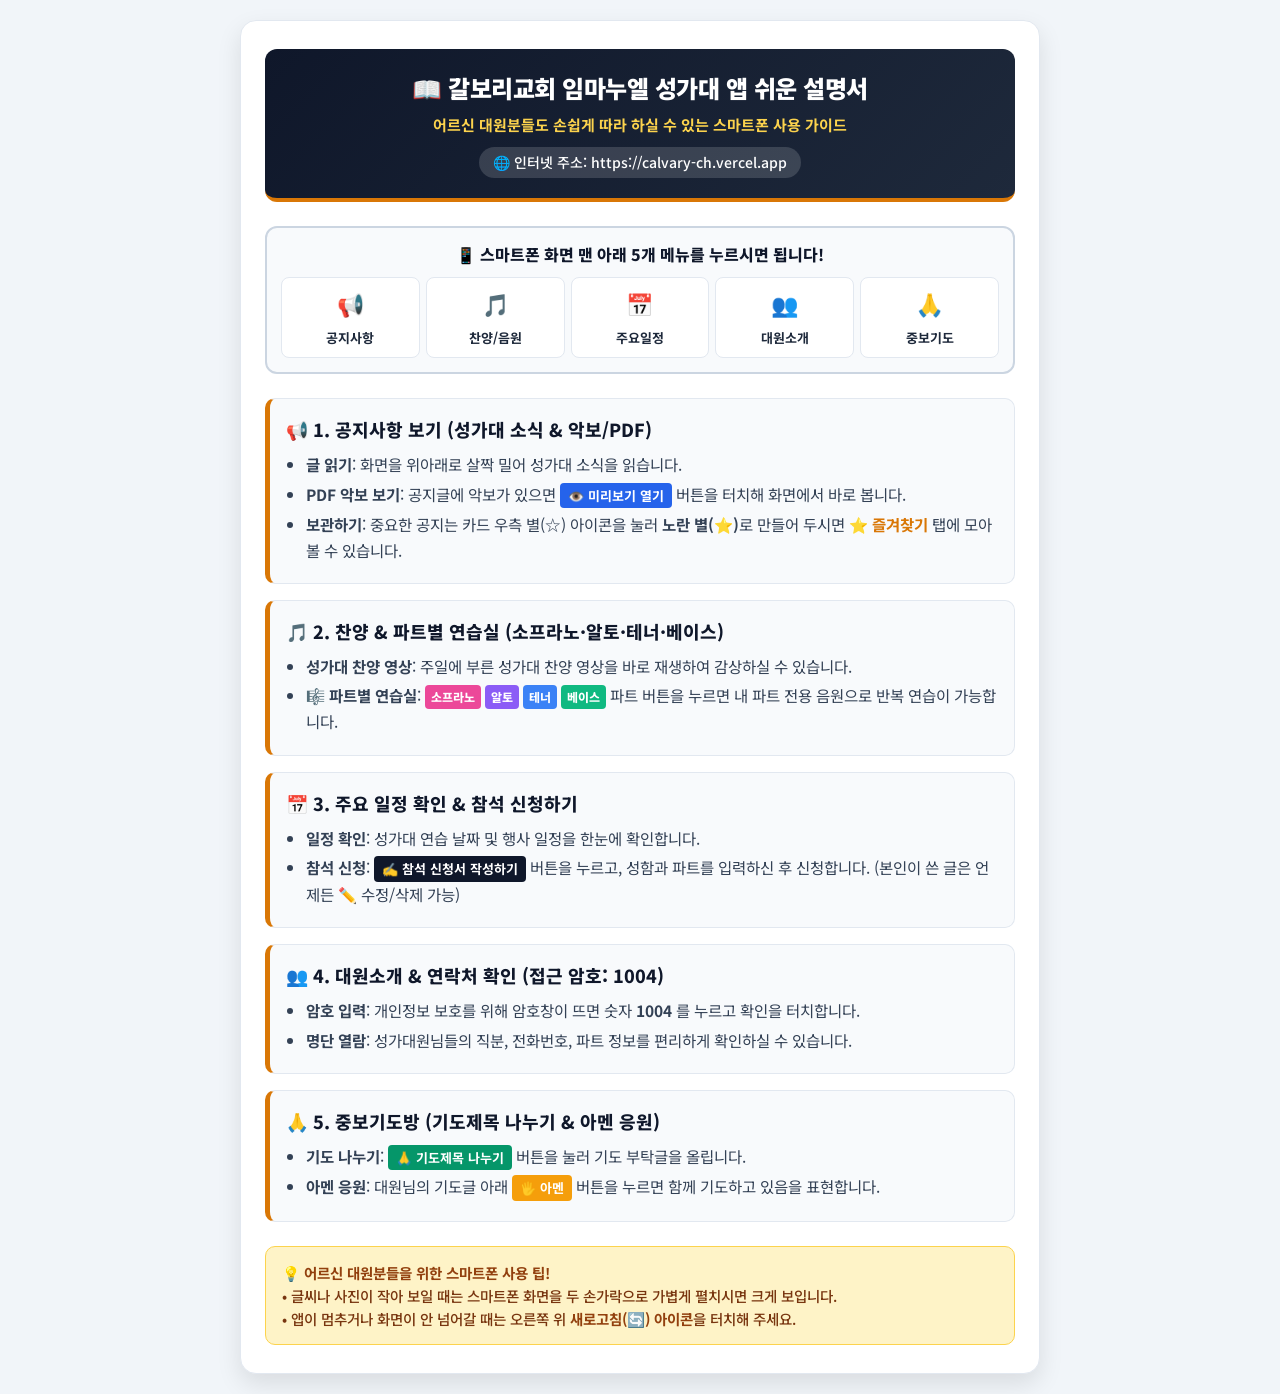
==== user_manual.html @ 24e2b928 "docs: add 1-page senior choir member user manual HTML (v1042)" ====
<!DOCTYPE html>
<html lang="ko">
<head>
  <meta charset="UTF-8">
  <meta name="viewport" content="width=device-width, initial-scale=1.0">
  <title>갈보리교회 임마누엘 성가대 앱 사용 설명서</title>
  <style>
    @import url('https://fonts.googleapis.com/css2?family=Noto+Sans+KR:wght@400;500;700;900&display=swap');

    * {
      box-sizing: border-box;
      margin: 0;
      padding: 0;
    }

    body {
      font-family: 'Noto Sans KR', sans-serif;
      background-color: #F1F5F9;
      color: #0F172A;
      line-height: 1.6;
      padding: 20px;
      display: flex;
      justify-content: center;
    }

    .manual-card {
      background: #FFFFFF;
      width: 100%;
      max-width: 800px;
      border-radius: 16px;
      box-shadow: 0 10px 25px rgba(0,0,0,0.1);
      padding: 28px 24px;
      border: 1px solid #E2E8F0;
    }

    /* 헤더 타이틀 */
    .header-box {
      background: linear-gradient(135deg, #0F172A 0%, #1E293B 100%);
      color: #FFFFFF;
      border-radius: 12px;
      padding: 20px;
      text-align: center;
      margin-bottom: 24px;
      border-bottom: 4px solid #D97706;
    }

    .header-box h1 {
      font-size: 24px;
      font-weight: 900;
      letter-spacing: -0.5px;
      margin-bottom: 6px;
    }

    .header-box p {
      font-size: 15px;
      color: #FCD34D;
      font-weight: 700;
    }

    .url-badge {
      display: inline-block;
      margin-top: 10px;
      background: rgba(255,255,255,0.15);
      padding: 4px 14px;
      border-radius: 20px;
      font-size: 14px;
      font-weight: 500;
      color: #FFFFFF;
    }

    /* 하단 메뉴 가이드 바 */
    .nav-guide-box {
      background: #F8FAFC;
      border: 2px solid #CBD5E1;
      border-radius: 12px;
      padding: 14px;
      margin-bottom: 24px;
    }

    .nav-guide-title {
      font-size: 16px;
      font-weight: 800;
      color: #0F172A;
      text-align: center;
      margin-bottom: 10px;
    }

    .nav-grid {
      display: grid;
      grid-template-columns: repeat(5, 1fr);
      gap: 6px;
      text-align: center;
    }

    .nav-item {
      background: #FFFFFF;
      border: 1px solid #E2E8F0;
      border-radius: 8px;
      padding: 8px 4px;
    }

    .nav-item .icon {
      font-size: 22px;
      display: block;
      margin-bottom: 2px;
    }

    .nav-item .label {
      font-size: 13px;
      font-weight: 700;
      color: #1E293B;
    }

    /* 기능별 설명 세션 */
    .section-grid {
      display: flex;
      flex-direction: column;
      gap: 16px;
    }

    .feature-row {
      background: #F8FAFC;
      border: 1px solid #E2E8F0;
      border-left: 5px solid #D97706;
      border-radius: 10px;
      padding: 16px;
    }

    .feature-title {
      font-size: 18px;
      font-weight: 800;
      color: #0F172A;
      display: flex;
      align-items: center;
      gap: 8px;
      margin-bottom: 8px;
    }

    .feature-desc {
      font-size: 15.5px;
      color: #334155;
      line-height: 1.65;
    }

    .feature-desc li {
      margin-left: 20px;
      margin-bottom: 4px;
    }

    .badge-btn {
      display: inline-block;
      background: #2563EB;
      color: #FFFFFF;
      padding: 2px 8px;
      border-radius: 4px;
      font-size: 13px;
      font-weight: 700;
    }

    .badge-part {
      display: inline-block;
      padding: 2px 6px;
      border-radius: 4px;
      font-size: 12px;
      font-weight: 800;
      color: #fff;
    }
    .badge-s { background: #EC4899; }
    .badge-a { background: #8B5CF6; }
    .badge-t { background: #3B82F6; }
    .badge-b { background: #10B981; }

    /* 하단 팁 바 */
    .footer-tip {
      margin-top: 24px;
      background: #FEF3C7;
      border: 1px solid #FCD34D;
      border-radius: 10px;
      padding: 14px 16px;
      font-size: 14.5px;
      color: #78350F;
      font-weight: 500;
    }

    .footer-tip strong {
      color: #92400E;
    }

    @media print {
      body { background: white; padding: 0; }
      .manual-card { box-shadow: none; border: none; padding: 0; }
    }
  </style>
</head>
<body>

  <div class="manual-card">
    
    <!-- 1. 헤더 타이틀 -->
    <div class="header-box">
      <h1>📖 갈보리교회 임마누엘 성가대 앱 쉬운 설명서</h1>
      <p>어르신 대원분들도 손쉽게 따라 하실 수 있는 스마트폰 사용 가이드</p>
      <div class="url-badge">🌐 인터넷 주소: https://calvary-ch.vercel.app</div>
    </div>

    <!-- 2. 하단 5개 메뉴 가이드 -->
    <div class="nav-guide-box">
      <div class="nav-guide-title">📱 스마트폰 화면 맨 아래 5개 메뉴를 누르시면 됩니다!</div>
      <div class="nav-grid">
        <div class="nav-item">
          <span class="icon">📢</span>
          <span class="label">공지사항</span>
        </div>
        <div class="nav-item">
          <span class="icon">🎵</span>
          <span class="label">찬양/음원</span>
        </div>
        <div class="nav-item">
          <span class="icon">📅</span>
          <span class="label">주요일정</span>
        </div>
        <div class="nav-item">
          <span class="icon">👥</span>
          <span class="label">대원소개</span>
        </div>
        <div class="nav-item">
          <span class="icon">🙏</span>
          <span class="label">중보기도</span>
        </div>
      </div>
    </div>

    <!-- 3. 주요 기능 5가지 상세 설명 -->
    <div class="section-grid">

      <!-- 📢 1. 공지사항 -->
      <div class="feature-row">
        <div class="feature-title">
          <span>📢 1. 공지사항 보기 (성가대 소식 & 악보/PDF)</span>
        </div>
        <ul class="feature-desc">
          <li><strong>글 읽기</strong>: 화면을 위아래로 살짝 밀어 성가대 소식을 읽습니다.</li>
          <li><strong>PDF 악보 보기</strong>: 공지글에 악보가 있으면 <span class="badge-btn">👁️ 미리보기 열기</span> 버튼을 터치해 화면에서 바로 봅니다.</li>
          <li><strong>보관하기</strong>: 중요한 공지는 카드 우측 별(☆) 아이콘을 눌러 <strong>노란 별(⭐)</strong>로 만들어 두시면 <span style="font-weight:700; color:#D97706;">⭐ 즐겨찾기</span> 탭에 모아볼 수 있습니다.</li>
        </ul>
      </div>

      <!-- 🎵 2. 찬양/음원 -->
      <div class="feature-row">
        <div class="feature-title">
          <span>🎵 2. 찬양 & 파트별 연습실 (소프라노·알토·테너·베이스)</span>
        </div>
        <ul class="feature-desc">
          <li><strong>성가대 찬양 영상</strong>: 주일에 부른 성가대 찬양 영상을 바로 재생하여 감상하실 수 있습니다.</li>
          <li><strong>🎼 파트별 연습실</strong>: <span class="badge-part badge-s">소프라노</span> <span class="badge-part badge-a">알토</span> <span class="badge-part badge-t">테너</span> <span class="badge-part badge-b">베이스</span> 파트 버튼을 누르면 내 파트 전용 음원으로 반복 연습이 가능합니다.</li>
        </ul>
      </div>

      <!-- 📅 3. 주요일정 -->
      <div class="feature-row">
        <div class="feature-title">
          <span>📅 3. 주요 일정 확인 & 참석 신청하기</span>
        </div>
        <ul class="feature-desc">
          <li><strong>일정 확인</strong>: 성가대 연습 날짜 및 행사 일정을 한눈에 확인합니다.</li>
          <li><strong>참석 신청</strong>: <span class="badge-btn" style="background:#0F172A;">✍️ 참석 신청서 작성하기</span> 버튼을 누르고, 성함과 파트를 입력하신 후 신청합니다. (본인이 쓴 글은 언제든 ✏️ 수정/삭제 가능)</li>
        </ul>
      </div>

      <!-- 👥 4. 대원소개 -->
      <div class="feature-row">
        <div class="feature-title">
          <span>👥 4. 대원소개 & 연락처 확인 (접근 암호: 1004)</span>
        </div>
        <ul class="feature-desc">
          <li><strong>암호 입력</strong>: 개인정보 보호를 위해 암호창이 뜨면 숫자 <strong>1004</strong> 를 누르고 확인을 터치합니다.</li>
          <li><strong>명단 열람</strong>: 성가대원님들의 직분, 전화번호, 파트 정보를 편리하게 확인하실 수 있습니다.</li>
        </ul>
      </div>

      <!-- 🙏 5. 중보기도방 -->
      <div class="feature-row">
        <div class="feature-title">
          <span>🙏 5. 중보기도방 (기도제목 나누기 & 아멘 응원)</span>
        </div>
        <ul class="feature-desc">
          <li><strong>기도 나누기</strong>: <span class="badge-btn" style="background:#059669;">🙏 기도제목 나누기</span> 버튼을 눌러 기도 부탁글을 올립니다.</li>
          <li><strong>아멘 응원</strong>: 대원님의 기도글 아래 <span class="badge-btn" style="background:#F59E0B;">🖐️ 아멘</span> 버튼을 누르면 함께 기도하고 있음을 표현합니다.</li>
        </ul>
      </div>

    </div>

    <!-- 4. 하단 꿀팁 -->
    <div class="footer-tip">
      💡 <strong>어르신 대원분들을 위한 스마트폰 사용 팁!</strong><br>
      • 글씨나 사진이 작아 보일 때는 스마트폰 화면을 두 손가락으로 가볍게 펼치시면 크게 보입니다.<br>
      • 앱이 멈추거나 화면이 안 넘어갈 때는 오른쪽 위 <strong>새로고침(🔄) 아이콘</strong>을 터치해 주세요.
    </div>

  </div>

</body>
</html>
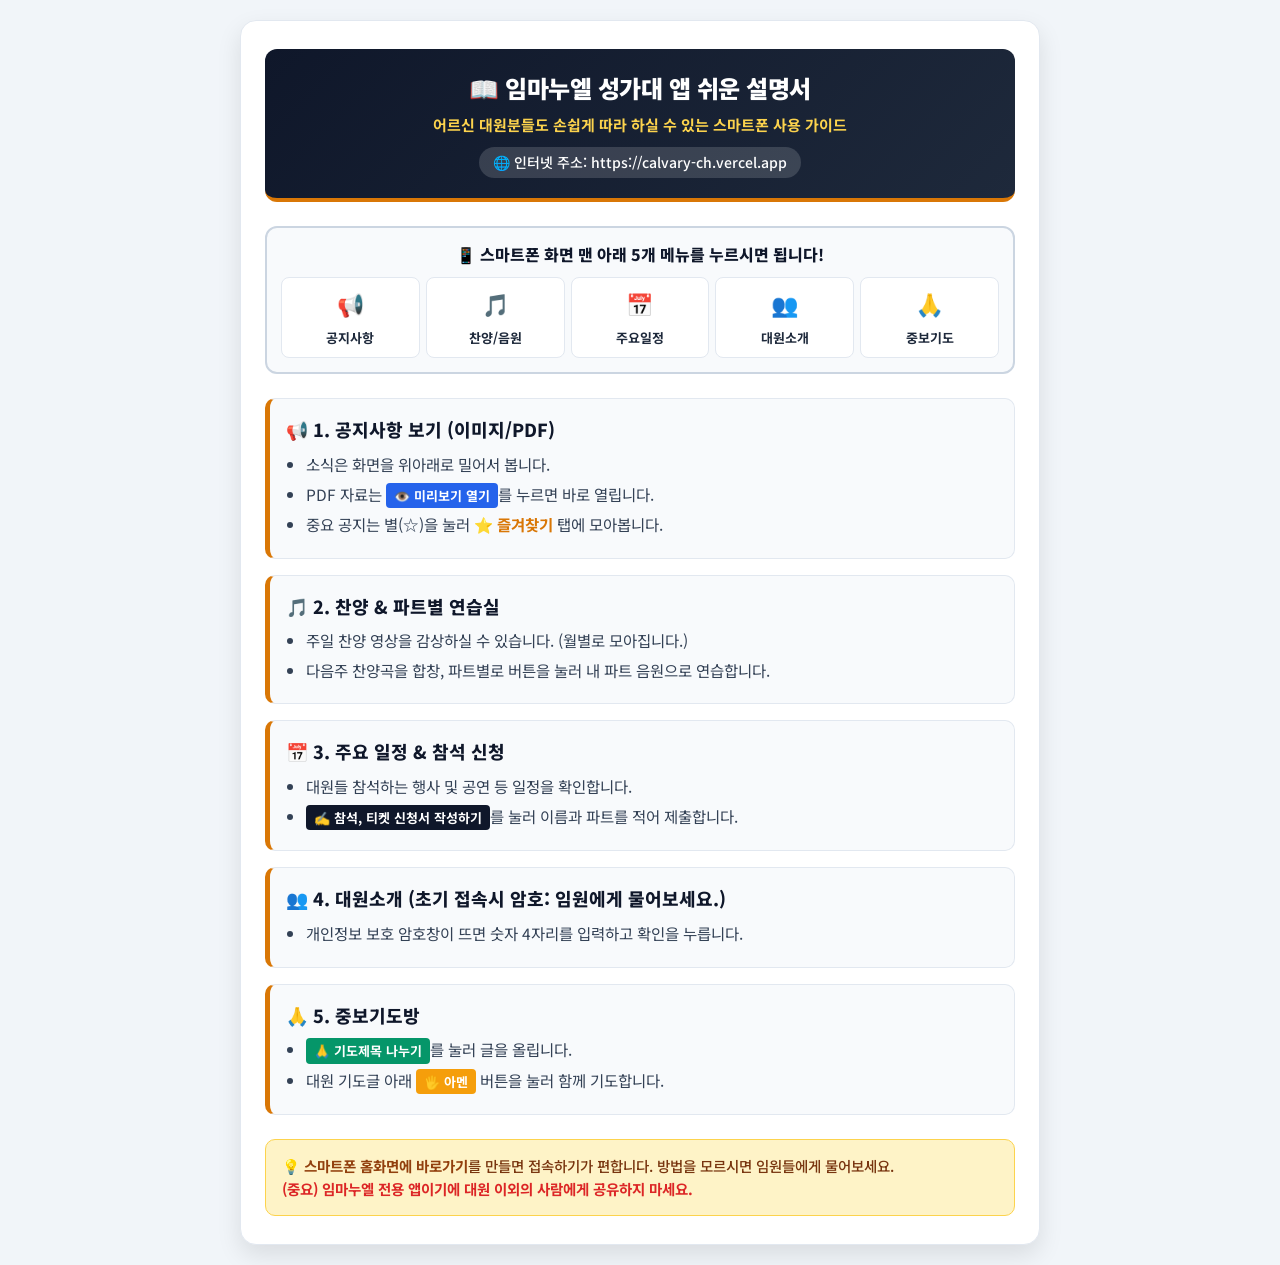
==== commit 4cc6e4f1: "docs(manual): update manual text to match user's custom specification (v1044)" ====
--- a/user_manual.html
+++ b/user_manual.html
@@ -198,7 +198,7 @@
     
     <!-- 1. 헤더 타이틀 -->
     <div class="header-box">
-      <h1>📖 갈보리교회 임마누엘 성가대 앱 쉬운 설명서</h1>
+      <h1>📖 임마누엘 성가대 앱 쉬운 설명서</h1>
       <p>어르신 대원분들도 손쉽게 따라 하실 수 있는 스마트폰 사용 가이드</p>
       <div class="url-badge">🌐 인터넷 주소: https://calvary-ch.vercel.app</div>
     </div>
@@ -236,56 +236,55 @@
       <!-- 📢 1. 공지사항 -->
       <div class="feature-row">
         <div class="feature-title">
-          <span>📢 1. 공지사항 보기 (성가대 소식 & 악보/PDF)</span>
-        </div>
-        <ul class="feature-desc">
-          <li><strong>글 읽기</strong>: 화면을 위아래로 살짝 밀어 성가대 소식을 읽습니다.</li>
-          <li><strong>PDF 악보 보기</strong>: 공지글에 악보가 있으면 <span class="badge-btn">👁️ 미리보기 열기</span> 버튼을 터치해 화면에서 바로 봅니다.</li>
-          <li><strong>보관하기</strong>: 중요한 공지는 카드 우측 별(☆) 아이콘을 눌러 <strong>노란 별(⭐)</strong>로 만들어 두시면 <span style="font-weight:700; color:#D97706;">⭐ 즐겨찾기</span> 탭에 모아볼 수 있습니다.</li>
+          <span>📢 1. 공지사항 보기 (이미지/PDF)</span>
+        </div>
+        <ul class="feature-desc">
+          <li>소식은 화면을 위아래로 밀어서 봅니다.</li>
+          <li>PDF 자료는 <span class="badge-btn">👁️ 미리보기 열기</span>를 누르면 바로 열립니다.</li>
+          <li>중요 공지는 별(☆)을 눌러 <strong style="color:#D97706;">⭐ 즐겨찾기</strong> 탭에 모아봅니다.</li>
         </ul>
       </div>
 
       <!-- 🎵 2. 찬양/음원 -->
       <div class="feature-row">
         <div class="feature-title">
-          <span>🎵 2. 찬양 & 파트별 연습실 (소프라노·알토·테너·베이스)</span>
-        </div>
-        <ul class="feature-desc">
-          <li><strong>성가대 찬양 영상</strong>: 주일에 부른 성가대 찬양 영상을 바로 재생하여 감상하실 수 있습니다.</li>
-          <li><strong>🎼 파트별 연습실</strong>: <span class="badge-part badge-s">소프라노</span> <span class="badge-part badge-a">알토</span> <span class="badge-part badge-t">테너</span> <span class="badge-part badge-b">베이스</span> 파트 버튼을 누르면 내 파트 전용 음원으로 반복 연습이 가능합니다.</li>
+          <span>🎵 2. 찬양 & 파트별 연습실</span>
+        </div>
+        <ul class="feature-desc">
+          <li>주일 찬양 영상을 감상하실 수 있습니다. (월별로 모아집니다.)</li>
+          <li>다음주 찬양곡을 합창, 파트별로 버튼을 눌러 내 파트 음원으로 연습합니다.</li>
         </ul>
       </div>
 
       <!-- 📅 3. 주요일정 -->
       <div class="feature-row">
         <div class="feature-title">
-          <span>📅 3. 주요 일정 확인 & 참석 신청하기</span>
-        </div>
-        <ul class="feature-desc">
-          <li><strong>일정 확인</strong>: 성가대 연습 날짜 및 행사 일정을 한눈에 확인합니다.</li>
-          <li><strong>참석 신청</strong>: <span class="badge-btn" style="background:#0F172A;">✍️ 참석 신청서 작성하기</span> 버튼을 누르고, 성함과 파트를 입력하신 후 신청합니다. (본인이 쓴 글은 언제든 ✏️ 수정/삭제 가능)</li>
+          <span>📅 3. 주요 일정 & 참석 신청</span>
+        </div>
+        <ul class="feature-desc">
+          <li>대원들 참석하는 행사 및 공연 등 일정을 확인합니다.</li>
+          <li><span class="badge-btn" style="background:#0F172A;">✍️ 참석, 티켓 신청서 작성하기</span>를 눌러 이름과 파트를 적어 제출합니다.</li>
         </ul>
       </div>
 
       <!-- 👥 4. 대원소개 -->
       <div class="feature-row">
         <div class="feature-title">
-          <span>👥 4. 대원소개 & 연락처 확인 (접근 암호: 1004)</span>
-        </div>
-        <ul class="feature-desc">
-          <li><strong>암호 입력</strong>: 개인정보 보호를 위해 암호창이 뜨면 숫자 <strong>1004</strong> 를 누르고 확인을 터치합니다.</li>
-          <li><strong>명단 열람</strong>: 성가대원님들의 직분, 전화번호, 파트 정보를 편리하게 확인하실 수 있습니다.</li>
+          <span>👥 4. 대원소개 (초기 접속시 암호: 임원에게 물어보세요.)</span>
+        </div>
+        <ul class="feature-desc">
+          <li>개인정보 보호 암호창이 뜨면 숫자 4자리를 입력하고 확인을 누릅니다.</li>
         </ul>
       </div>
 
       <!-- 🙏 5. 중보기도방 -->
       <div class="feature-row">
         <div class="feature-title">
-          <span>🙏 5. 중보기도방 (기도제목 나누기 & 아멘 응원)</span>
-        </div>
-        <ul class="feature-desc">
-          <li><strong>기도 나누기</strong>: <span class="badge-btn" style="background:#059669;">🙏 기도제목 나누기</span> 버튼을 눌러 기도 부탁글을 올립니다.</li>
-          <li><strong>아멘 응원</strong>: 대원님의 기도글 아래 <span class="badge-btn" style="background:#F59E0B;">🖐️ 아멘</span> 버튼을 누르면 함께 기도하고 있음을 표현합니다.</li>
+          <span>🙏 5. 중보기도방</span>
+        </div>
+        <ul class="feature-desc">
+          <li><span class="badge-btn" style="background:#059669;">🙏 기도제목 나누기</span>를 눌러 글을 올립니다.</li>
+          <li>대원 기도글 아래 <span class="badge-btn" style="background:#F59E0B;">🖐️ 아멘</span> 버튼을 눌러 함께 기도합니다.</li>
         </ul>
       </div>
 
@@ -293,9 +292,8 @@
 
     <!-- 4. 하단 꿀팁 -->
     <div class="footer-tip">
-      💡 <strong>어르신 대원분들을 위한 스마트폰 사용 팁!</strong><br>
-      • 글씨나 사진이 작아 보일 때는 스마트폰 화면을 두 손가락으로 가볍게 펼치시면 크게 보입니다.<br>
-      • 앱이 멈추거나 화면이 안 넘어갈 때는 오른쪽 위 <strong>새로고침(🔄) 아이콘</strong>을 터치해 주세요.
+      💡 <strong>스마트폰 홈화면에 바로가기</strong>를 만들면 접속하기가 편합니다. 방법을 모르시면 임원들에게 물어보세요.<br>
+      <strong style="color:#DC2626;">(중요) 임마누엘 전용 앱이기에 대원 이외의 사람에게 공유하지 마세요.</strong>
     </div>
 
   </div>
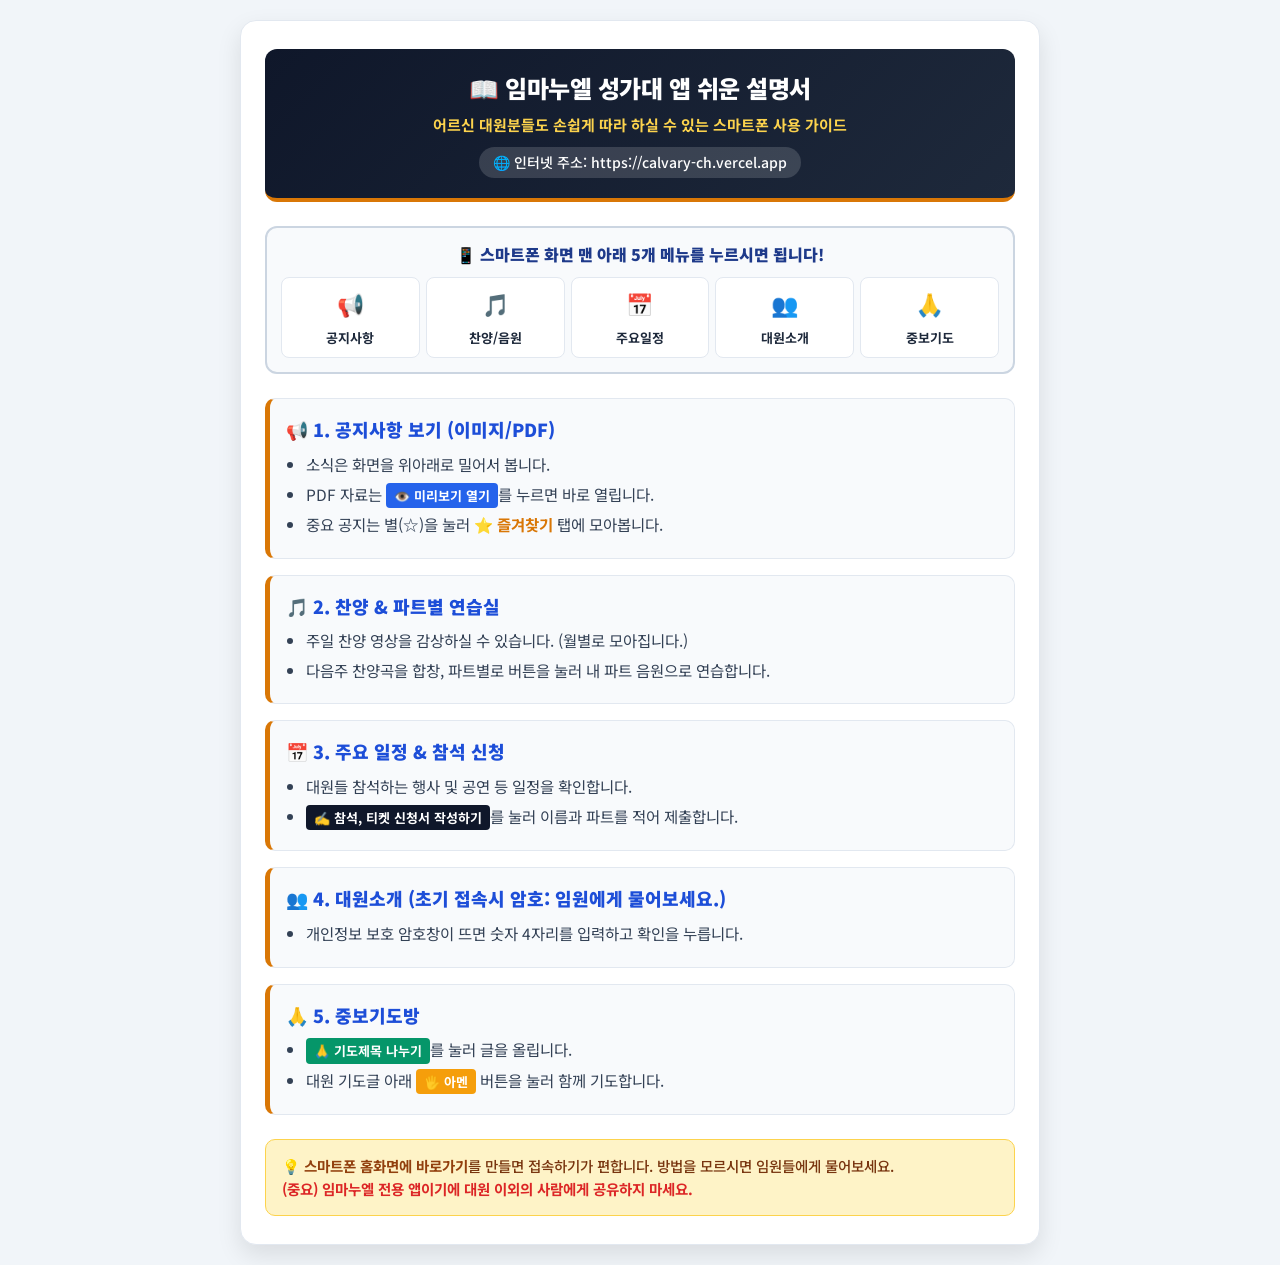
==== commit e0f6d5d4: "fix(ui): improve user manual title contrast with white banner header and high contrast section title" ====
--- a/user_manual.html
+++ b/user_manual.html
@@ -79,8 +79,8 @@
 
     .nav-guide-title {
       font-size: 16px;
-      font-weight: 800;
-      color: #0F172A;
+      font-weight: 900;
+      color: #1E3A8A;
       text-align: center;
       margin-bottom: 10px;
     }
@@ -128,8 +128,8 @@
 
     .feature-title {
       font-size: 18px;
-      font-weight: 800;
-      color: #0F172A;
+      font-weight: 900;
+      color: #1D4ED8;
       display: flex;
       align-items: center;
       gap: 8px;
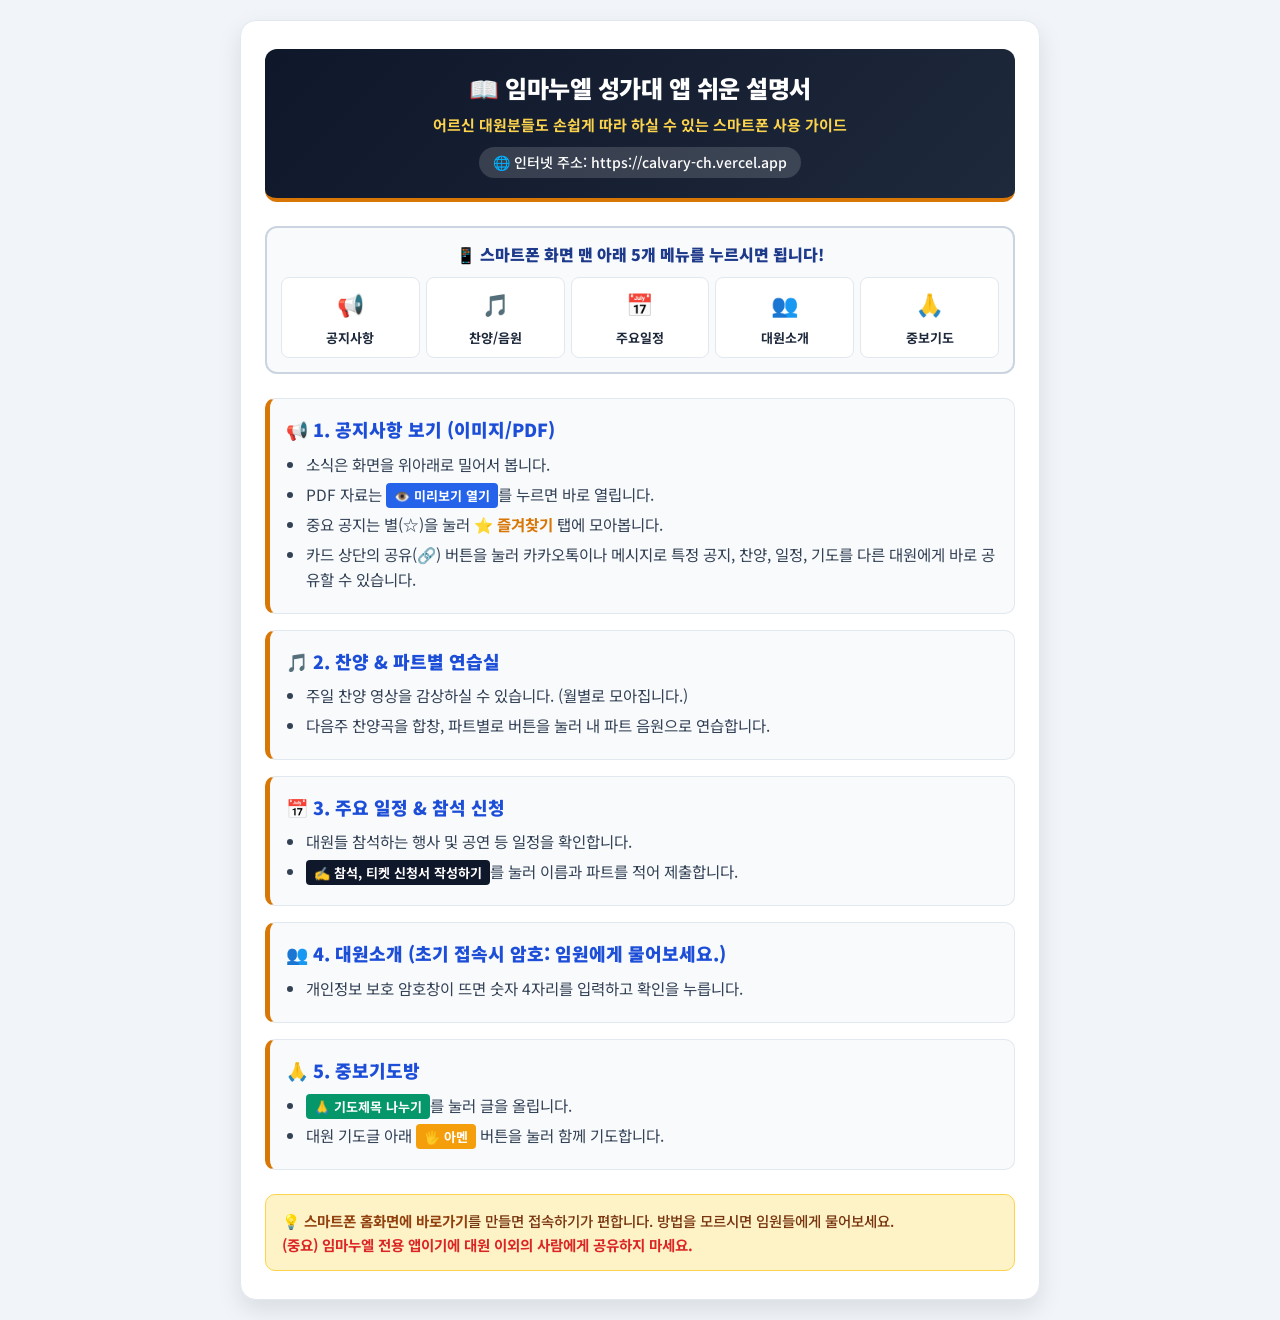
==== commit 0e9bf8d8: "Add share feature description to easy user manual and bump version to v1079" ====
--- a/user_manual.html
+++ b/user_manual.html
@@ -242,6 +242,7 @@
           <li>소식은 화면을 위아래로 밀어서 봅니다.</li>
           <li>PDF 자료는 <span class="badge-btn">👁️ 미리보기 열기</span>를 누르면 바로 열립니다.</li>
           <li>중요 공지는 별(☆)을 눌러 <strong style="color:#D97706;">⭐ 즐겨찾기</strong> 탭에 모아봅니다.</li>
+          <li>카드 상단의 공유(🔗) 버튼을 눌러 카카오톡이나 메시지로 특정 공지, 찬양, 일정, 기도를 다른 대원에게 바로 공유할 수 있습니다.</li>
         </ul>
       </div>
 
